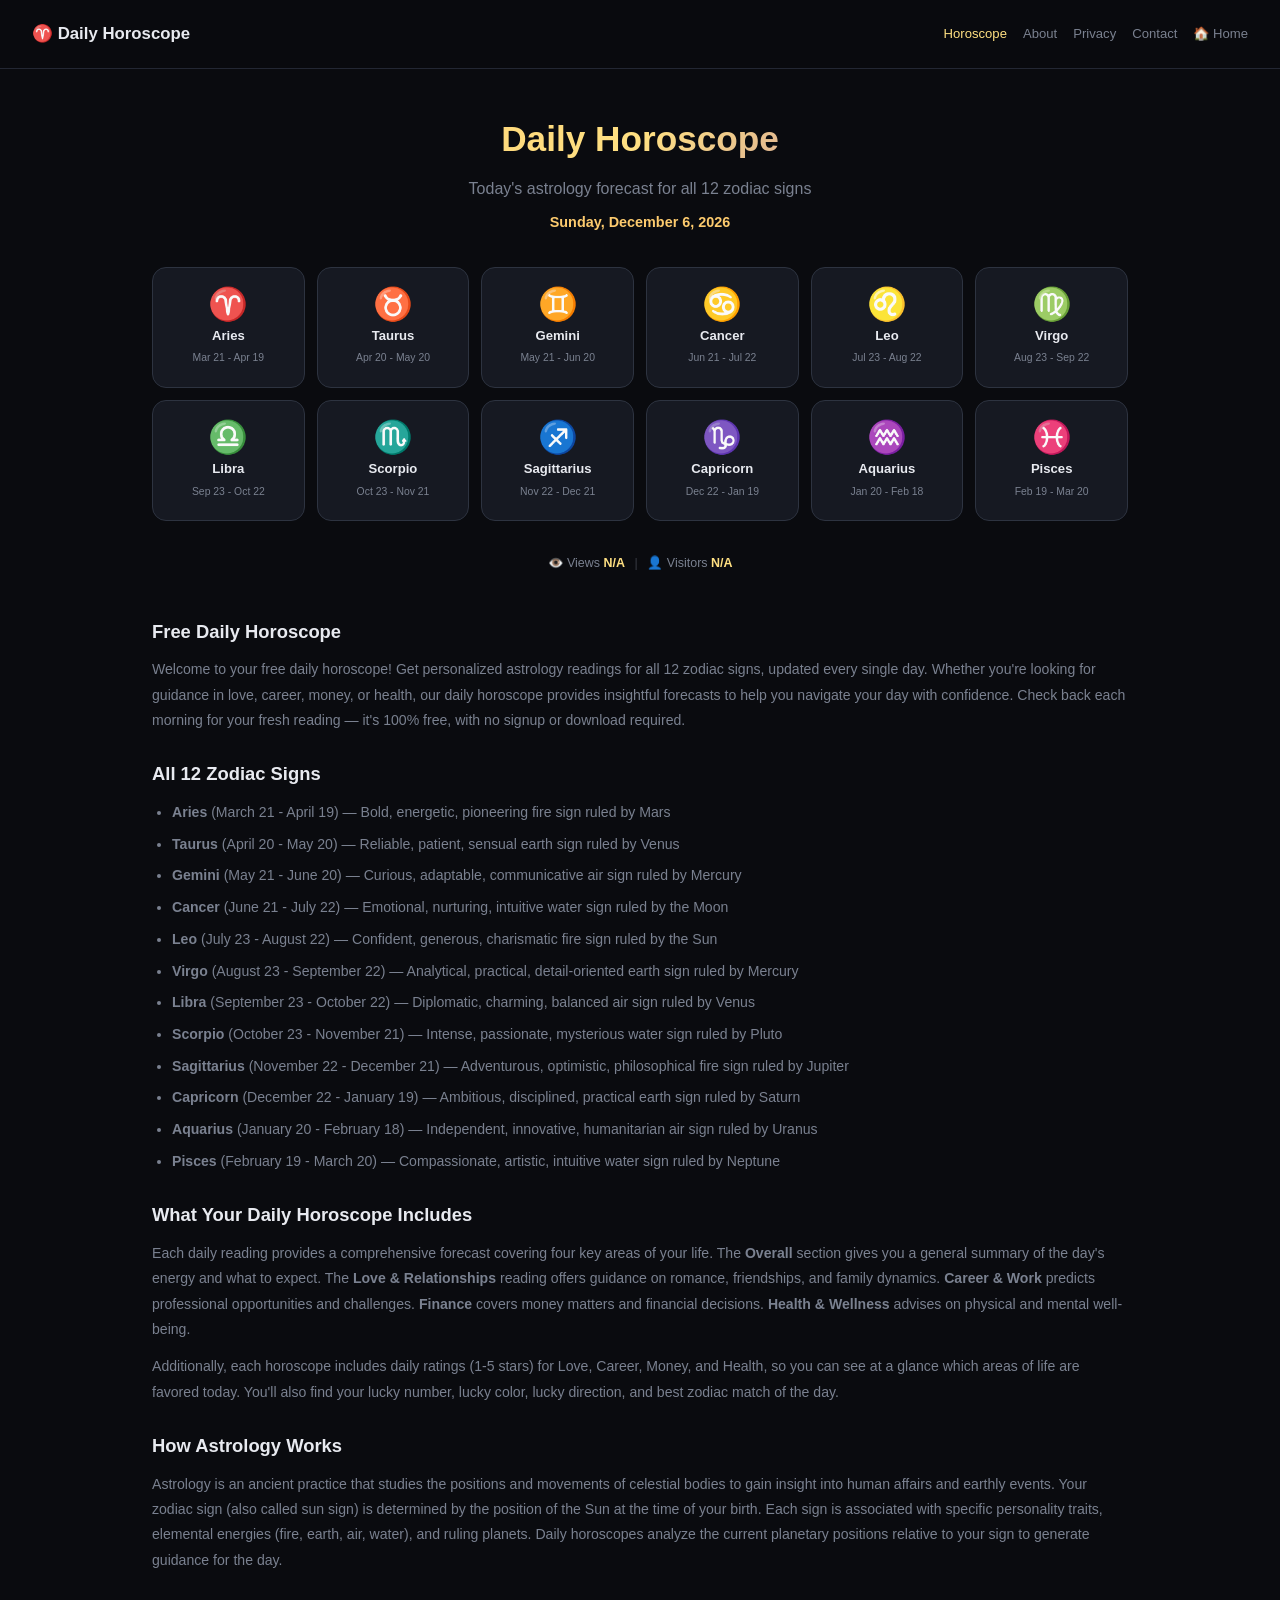
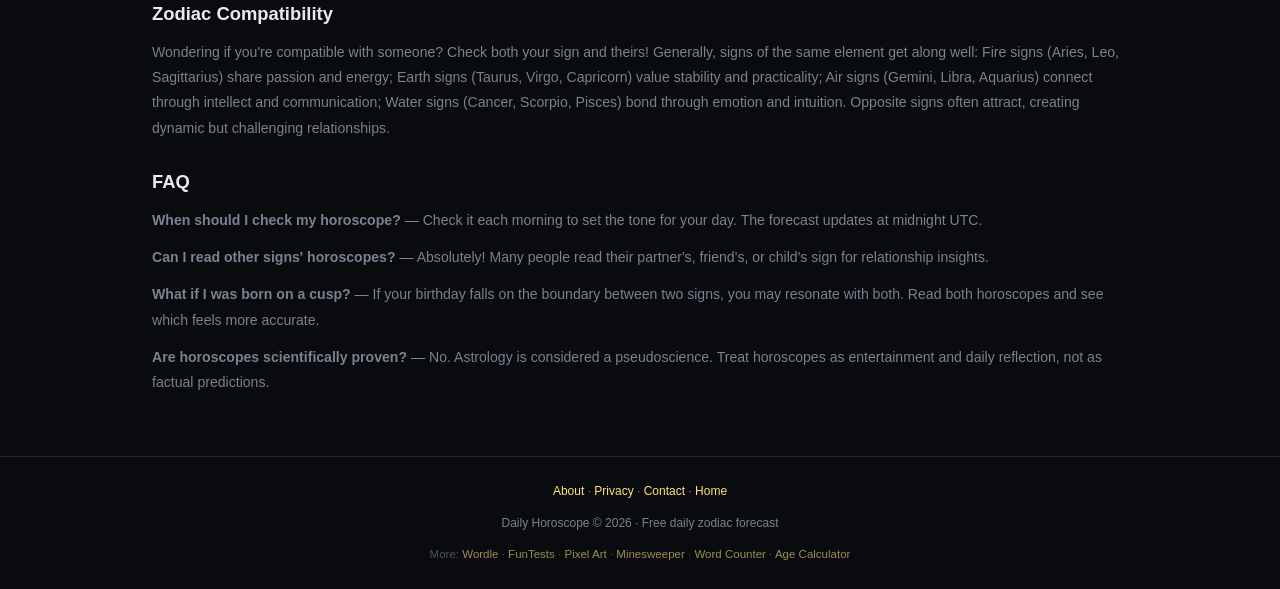
==== index.html @ fedc40bf "Simplify ad code to standard AdSense, remove collapse hacks" ====
<!DOCTYPE html>
<html lang="en">
<head>
    <meta charset="UTF-8">
    <link rel="preconnect" href="https://pagead2.googlesyndication.com">
    <link rel="dns-prefetch" href="https://pagead2.googlesyndication.com">
    <link rel="preconnect" href="https://api.counterapi.dev">
    <link rel="dns-prefetch" href="https://api.counterapi.dev">
    <meta name="viewport" content="width=device-width, initial-scale=1.0">
    <meta name="theme-color" content="#0a0b0f">
    <meta name="description" content="Free daily horoscope — read today's astrology forecast for all 12 zodiac signs. Love, career, health, lucky numbers, and daily ratings. Updated every day, no signup.">
    <meta name="keywords" content="daily horoscope, today horoscope, zodiac signs, astrology, horoscope reading, love horoscope, career horoscope, lucky numbers, aries horoscope, taurus horoscope, gemini horoscope, cancer horoscope, leo horoscope, virgo horoscope, libra horoscope, scorpio horoscope, sagittarius horoscope, capricorn horoscope, aquarius horoscope, pisces horoscope">
    <meta name="robots" content="index, follow">
    <link rel="canonical" href="https://jimmywithfiona.com/daily-horoscope/">
    <link rel="icon" type="image/svg+xml" href="favicon.svg">
    <link rel="apple-touch-icon" href="apple-touch-icon.png">
    <script async src="https://pagead2.googlesyndication.com/pagead/js/adsbygoogle.js?client=ca-pub-1840337371416691" crossorigin="anonymous"></script>
    <meta property="og:type" content="website">
    <meta property="og:site_name" content="Daily Horoscope">
    <meta property="og:title" content="Daily Horoscope — Today's Zodiac Forecast for All 12 Signs">
    <meta property="og:description" content="Read today's horoscope for all 12 zodiac signs. Love, career, health, lucky numbers, and daily ratings. Free, updated daily.">
    <meta property="og:url" content="https://jimmywithfiona.com/daily-horoscope/">
    <meta property="og:image" content="https://jimmywithfiona.com/daily-horoscope/og.png">
    <meta property="og:locale" content="en_US">
    <meta name="twitter:card" content="summary_large_image">
    <meta name="twitter:title" content="Daily Horoscope — Today's Zodiac Forecast">
    <meta name="twitter:description" content="Read today's horoscope for all 12 zodiac signs. Free, updated daily.">
    <meta name="twitter:image" content="https://jimmywithfiona.com/daily-horoscope/og.png">
    <title>Daily Horoscope — Today's Zodiac Forecast for All 12 Signs | Free</title>
    <link rel="stylesheet" href="css/style.css">
    <script type="application/ld+json">
    {"@context":"https://schema.org","@type":"WebApplication","name":"Daily Horoscope","url":"https://jimmywithfiona.com/daily-horoscope/","description":"Free daily horoscope for all 12 zodiac signs. Read today's astrology forecast including love, career, health, lucky numbers, and daily ratings.","applicationCategory":"LifestyleApplication","operatingSystem":"Any (Web Browser)","offers":{"@type":"Offer","price":"0","priceCurrency":"USD"}}
    </script>
    <script type="application/ld+json">
    {"@context":"https://schema.org","@type":"FAQPage","mainEntity":[
        {"@type":"Question","name":"How accurate are daily horoscopes?","acceptedAnswer":{"@type":"Answer","text":"Daily horoscopes provide general astrological guidance based on your sun sign. While many people find them insightful and entertaining, they are not scientifically proven predictions. Use them as daily inspiration and reflection rather than absolute truth."}},
        {"@type":"Question","name":"When is the daily horoscope updated?","acceptedAnswer":{"@type":"Answer","text":"The daily horoscope updates every day at midnight UTC. Come back each morning for your fresh forecast covering love, career, health, and lucky numbers."}},
        {"@type":"Question","name":"Which zodiac sign should I read?","acceptedAnswer":{"@type":"Answer","text":"Read your sun sign (based on your birth date). You can also read your rising sign (ascendant) and moon sign for additional perspectives. Many people check both their sign and their partner's sign for compatibility insights."}},
        {"@type":"Question","name":"Is this daily horoscope free?","acceptedAnswer":{"@type":"Answer","text":"Yes, completely free. No signup, no download. Bookmark this page and check your horoscope every day."}}
    ]}
    </script>
    <script type="application/ld+json">
    {"@context":"https://schema.org","@type":"BreadcrumbList","itemListElement":[{"@type":"ListItem","position":1,"name":"Home","item":"https://jimmywithfiona.com/"},{"@type":"ListItem","position":2,"name":"Daily Horoscope","item":"https://jimmywithfiona.com/daily-horoscope/"}]}
    </script>
</head>
<body>
<nav class="navbar">
    <a class="brand" href="/daily-horoscope/">♈ Daily Horoscope</a>
    <div class="nav-links">
        <a href="/daily-horoscope/" class="active">Horoscope</a>
        <a href="about.html">About</a>
        <a href="privacy.html">Privacy</a>
        <a href="contact.html">Contact</a>
        <a href="/">🏠 Home</a>
    </div>
</nav>
<main>
<!-- AdSense Ad Unit -->
<ins class="adsbygoogle"
     style="display:block"
     data-ad-client="ca-pub-1840337371416691"
     data-ad-slot="5549785669"
     data-ad-format="auto"
     data-full-width-responsive="true"></ins>
<script>
     (adsbygoogle = window.adsbygoogle || []).push({});
</script>


    <h1>Daily Horoscope</h1>
    <p class="subtitle">Today's astrology forecast for all 12 zodiac signs</p>
    <div class="date-display" id="dateDisplay"></div>

    <div class="zodiac-grid" id="zodiacGrid"></div>

    <div class="reading" id="reading">
        <div class="reading-header">
            <div class="reading-symbol" id="rSymbol"></div>
            <div>
                <div class="reading-title" id="rTitle"></div>
                <div class="reading-dates" id="rDates"></div>
            </div>
            <div class="reading-date">
                <div class="label">Forecast for</div>
                <div class="val" id="rDate"></div>
            </div>
        </div>

        <div class="ratings">
            <div class="rating-card"><div class="label">❤️ Love</div><div class="stars" id="rLove"></div><div class="score" id="rLoveScore"></div></div>
            <div class="rating-card"><div class="label">💼 Career</div><div class="stars" id="rCareer"></div><div class="score" id="rCareerScore"></div></div>
            <div class="rating-card"><div class="label">💰 Money</div><div class="stars" id="rMoney"></div><div class="score" id="rMoneyScore"></div></div>
            <div class="rating-card"><div class="label">🏃 Health</div><div class="stars" id="rHealth"></div><div class="score" id="rHealthScore"></div></div>
        </div>

        <div class="reading-section">
            <div class="section-title">✨ Overall</div>
            <p id="rOverall"></p>
        </div>
        <div class="reading-section">
            <div class="section-title">❤️ Love & Relationships</div>
            <p id="rLoveText"></p>
        </div>
        <div class="reading-section">
            <div class="section-title">💼 Career & Work</div>
            <p id="rCareerText"></p>
        </div>
        <div class="reading-section">
            <div class="section-title">💰 Finance</div>
            <p id="rMoneyText"></p>
        </div>
        <div class="reading-section">
            <div class="section-title">🏃 Health & Wellness</div>
            <p id="rHealthText"></p>
        </div>

        <div class="lucky-grid">
            <div class="lucky-item"><div class="label">🍀 Lucky Number</div><div class="value" id="rNumber"></div></div>
            <div class="lucky-item"><div class="label">🎨 Lucky Color</div><div class="value" id="rColor"></div></div>
            <div class="lucky-item"><div class="label">🧭 Lucky Direction</div><div class="value" id="rDirection"></div></div>
            <div class="lucky-item"><div class="label">🤝 Best Match</div><div class="value" id="rMatch"></div></div>
        </div>

        <div class="share-row">
            <button class="share-btn" onclick="shareReading()">📤 Share Horoscope</button>
            <button class="share-btn" onclick="copyReading()">📋 Copy Text</button>
        </div>
    </div>

    <div class="stats-footer">👁️ Views <strong id="pv">-</strong><span class="stat-divider">|</span>👤 Visitors <strong id="uv">-</strong></div>

    <div class="seo-section">
        <h2>Free Daily Horoscope</h2>
        <p>Welcome to your free daily horoscope! Get personalized astrology readings for all 12 zodiac signs, updated every single day. Whether you're looking for guidance in love, career, money, or health, our daily horoscope provides insightful forecasts to help you navigate your day with confidence. Check back each morning for your fresh reading — it's 100% free, with no signup or download required.</p>
        <h2>All 12 Zodiac Signs</h2>
        <ul>
            <li><strong>Aries</strong> (March 21 - April 19) — Bold, energetic, pioneering fire sign ruled by Mars</li>
            <li><strong>Taurus</strong> (April 20 - May 20) — Reliable, patient, sensual earth sign ruled by Venus</li>
            <li><strong>Gemini</strong> (May 21 - June 20) — Curious, adaptable, communicative air sign ruled by Mercury</li>
            <li><strong>Cancer</strong> (June 21 - July 22) — Emotional, nurturing, intuitive water sign ruled by the Moon</li>
            <li><strong>Leo</strong> (July 23 - August 22) — Confident, generous, charismatic fire sign ruled by the Sun</li>
            <li><strong>Virgo</strong> (August 23 - September 22) — Analytical, practical, detail-oriented earth sign ruled by Mercury</li>
            <li><strong>Libra</strong> (September 23 - October 22) — Diplomatic, charming, balanced air sign ruled by Venus</li>
            <li><strong>Scorpio</strong> (October 23 - November 21) — Intense, passionate, mysterious water sign ruled by Pluto</li>
            <li><strong>Sagittarius</strong> (November 22 - December 21) — Adventurous, optimistic, philosophical fire sign ruled by Jupiter</li>
            <li><strong>Capricorn</strong> (December 22 - January 19) — Ambitious, disciplined, practical earth sign ruled by Saturn</li>
            <li><strong>Aquarius</strong> (January 20 - February 18) — Independent, innovative, humanitarian air sign ruled by Uranus</li>
            <li><strong>Pisces</strong> (February 19 - March 20) — Compassionate, artistic, intuitive water sign ruled by Neptune</li>
        </ul>
        <h2>What Your Daily Horoscope Includes</h2>
        <p>Each daily reading provides a comprehensive forecast covering four key areas of your life. The <strong>Overall</strong> section gives you a general summary of the day's energy and what to expect. The <strong>Love & Relationships</strong> reading offers guidance on romance, friendships, and family dynamics. <strong>Career & Work</strong> predicts professional opportunities and challenges. <strong>Finance</strong> covers money matters and financial decisions. <strong>Health & Wellness</strong> advises on physical and mental well-being.</p>
        <p>Additionally, each horoscope includes daily ratings (1-5 stars) for Love, Career, Money, and Health, so you can see at a glance which areas of life are favored today. You'll also find your lucky number, lucky color, lucky direction, and best zodiac match of the day.</p>
        <h2>How Astrology Works</h2>
        <p>Astrology is an ancient practice that studies the positions and movements of celestial bodies to gain insight into human affairs and earthly events. Your zodiac sign (also called sun sign) is determined by the position of the Sun at the time of your birth. Each sign is associated with specific personality traits, elemental energies (fire, earth, air, water), and ruling planets. Daily horoscopes analyze the current planetary positions relative to your sign to generate guidance for the day.</p>
        <h2>Zodiac Compatibility</h2>
        <p>Wondering if you're compatible with someone? Check both your sign and theirs! Generally, signs of the same element get along well: Fire signs (Aries, Leo, Sagittarius) share passion and energy; Earth signs (Taurus, Virgo, Capricorn) value stability and practicality; Air signs (Gemini, Libra, Aquarius) connect through intellect and communication; Water signs (Cancer, Scorpio, Pisces) bond through emotion and intuition. Opposite signs often attract, creating dynamic but challenging relationships.</p>
        <h2>FAQ</h2>
        <p><strong>When should I check my horoscope?</strong> — Check it each morning to set the tone for your day. The forecast updates at midnight UTC.</p>
        <p><strong>Can I read other signs' horoscopes?</strong> — Absolutely! Many people read their partner's, friend's, or child's sign for relationship insights.</p>
        <p><strong>What if I was born on a cusp?</strong> — If your birthday falls on the boundary between two signs, you may resonate with both. Read both horoscopes and see which feels more accurate.</p>
        <p><strong>Are horoscopes scientifically proven?</strong> — No. Astrology is considered a pseudoscience. Treat horoscopes as entertainment and daily reflection, not as factual predictions.</p>
    </div>
</main>
<footer>
    <p><a href="about.html">About</a> · <a href="privacy.html">Privacy</a> · <a href="contact.html">Contact</a> · <a href="/">Home</a></p>
    <p style="margin-top:0.4rem;">Daily Horoscope © 2026 · Free daily zodiac forecast</p>
    <div style="margin-top:0.6rem;font-size:0.72rem;opacity:0.6;">More: <a href="/wordle/">Wordle</a> · <a href="/fun-tests/">FunTests</a> · <a href="/pixel-art/">Pixel Art</a> · <a href="/minesweeper/">Minesweeper</a> · <a href="/word-counter/">Word Counter</a> · <a href="/age-calculator/">Age Calculator</a></div>
</footer>
<script src="js/counter.js" defer></script>
<script>
const ZODIAC = [
    {id:"aries",name:"Aries",symbol:"♈",dates:"Mar 21 - Apr 19",element:"Fire",ruler:"Mars",compat:["leo","sagittarius","gemini","aquarius"]},
    {id:"taurus",name:"Taurus",symbol:"♉",dates:"Apr 20 - May 20",element:"Earth",ruler:"Venus",compat:["virgo","capricorn","cancer","pisces"]},
    {id:"gemini",name:"Gemini",symbol:"♊",dates:"May 21 - Jun 20",element:"Air",ruler:"Mercury",compat:["libra","aquarius","aries","leo"]},
    {id:"cancer",name:"Cancer",symbol:"♋",dates:"Jun 21 - Jul 22",element:"Water",ruler:"Moon",compat:["scorpio","pisces","taurus","virgo"]},
    {id:"leo",name:"Leo",symbol:"♌",dates:"Jul 23 - Aug 22",element:"Fire",ruler:"Sun",compat:["aries","sagittarius","gemini","libra"]},
    {id:"virgo",name:"Virgo",symbol:"♍",dates:"Aug 23 - Sep 22",element:"Earth",ruler:"Mercury",compat:["taurus","capricorn","cancer","scorpio"]},
    {id:"libra",name:"Libra",symbol:"♎",dates:"Sep 23 - Oct 22",element:"Air",ruler:"Venus",compat:["gemini","aquarius","leo","sagittarius"]},
    {id:"scorpio",name:"Scorpio",symbol:"♏",dates:"Oct 23 - Nov 21",element:"Water",ruler:"Pluto",compat:["cancer","pisces","virgo","capricorn"]},
    {id:"sagittarius",name:"Sagittarius",symbol:"♐",dates:"Nov 22 - Dec 21",element:"Fire",ruler:"Jupiter",compat:["aries","leo","libra","aquarius"]},
    {id:"capricorn",name:"Capricorn",symbol:"♑",dates:"Dec 22 - Jan 19",element:"Earth",ruler:"Saturn",compat:["taurus","virgo","scorpio","pisces"]},
    {id:"aquarius",name:"Aquarius",symbol:"♒",dates:"Jan 20 - Feb 18",element:"Air",ruler:"Uranus",compat:["gemini","libra","aries","sagittarius"]},
    {id:"pisces",name:"Pisces",symbol:"♓",dates:"Feb 19 - Mar 20",element:"Water",ruler:"Neptune",compat:["cancer","scorpio","taurus","capricorn"]},
];

const COLORS = ["Red","Orange","Yellow","Green","Blue","Purple","Pink","Gold","Silver","White","Black","Cyan"];
const DIRECTIONS = ["North","South","East","West","Northeast","Northwest","Southeast","Southwest"];

const OVERALL_TEMPLATES = [
    "Today brings a fresh wave of energy that encourages you to step out of your comfort zone. Trust your instincts and embrace new opportunities that come your way. The stars favor bold actions and creative thinking.",
    "The planetary alignment suggests a day of reflection and inner growth. Take time to pause and reassess your goals. Small, deliberate steps will lead to significant progress. Listen to your intuition.",
    "An exciting day awaits with unexpected twists and turns. Stay flexible and adapt to changing circumstances. Your natural strengths will shine through when you remain authentic and true to yourself.",
    "Today's cosmic energy supports communication and connection. Reach out to someone you haven't spoken to in a while. Meaningful conversations could open doors you didn't know existed.",
    "The stars remind you to find balance between work and rest. Don't push yourself too hard today. Taking a break is not a sign of weakness but a strategy for long-term success.",
    "A day of potential and promise lies ahead. Your determination and focus will be rewarded. Trust in your abilities and don't be afraid to take the lead on an important project.",
    "Today's energy encourages you to let go of what no longer serves you. Release old patterns and make space for new experiences. Transformation is in the air — embrace it with an open heart.",
    "The universe conspires to bring you good fortune today. Pay attention to synchronicities and seemingly random encounters. Something wonderful may be closer than you think.",
];

const LOVE_TEMPLATES = [
    "In matters of the heart, today calls for honesty and vulnerability. If you're in a relationship, share your true feelings with your partner. Single? An intriguing conversation could spark a new connection.",
    "Love is in the air, but it requires patience. Don't rush things — let relationships unfold naturally. If there's tension, a heartfelt apology or gesture of kindness can work wonders today.",
    "Your charm is magnetic today. Use it wisely. Whether attached or single, focus on building genuine connections rather than surface-level attractions. Depth matters more than excitement right now.",
    "Communication is your superpower in love today. Express your needs clearly and listen to your partner with an open mind. A small romantic gesture will be deeply appreciated.",
    "If love has felt complicated lately, today brings clarity. Trust your heart's wisdom. Sometimes the right choice isn't the easiest one, but it's the one that brings lasting happiness.",
    "Romance takes an unexpected turn today. Embrace the surprise — it could lead somewhere beautiful. Couples may discover a new shared interest. Singles should keep an open mind.",
];

const CAREER_TEMPLATES = [
    "Professionally, today is about teamwork and collaboration. Don't hesitate to ask for help or delegate tasks. Your colleagues have valuable insights that can elevate your work to the next level.",
    "A creative idea could revolutionize your approach to work. Don't be afraid to think outside the box and propose innovative solutions. Leadership opportunities may present themselves.",
    "Focus and discipline are your allies today. Tackle the most challenging task first — you'll find you have the energy and clarity to accomplish more than expected. Recognition is coming.",
    "Networking pays off today. Attend that meeting, join that call, reach out to that contact. A casual professional conversation could lead to a significant opportunity down the road.",
    "If you've been considering a career change or new project, today's stars support bold moves. Do your research, trust your skills, and take that first step. The universe rewards courage.",
    "Pay attention to details today. A small oversight could have bigger consequences than expected. Double-check your work and communicate clearly with stakeholders to avoid misunderstandings.",
];

const MONEY_TEMPLATES = [
    "Financially, today favors careful planning over impulsive spending. Review your budget and look for areas where you can save. A small adjustment now will pay dividends later.",
    "An unexpected financial opportunity may appear today. Evaluate it carefully before committing. Trust your gut — if something seems too good to be true, it probably is.",
    "Good money management is today's theme. Consider setting aside a portion of your income for savings or investment. Long-term financial security starts with small, consistent habits.",
    "Today is a favorable day for financial negotiations. Whether asking for a raise or discussing terms, your arguments are well-supported. Be confident and know your worth.",
    "Avoid unnecessary expenses today. Instead of impulse buying, invest in something that brings lasting value. Quality over quantity applies to financial decisions too.",
    "Financial clarity comes today. If you've been confused about a money matter, the answer will reveal itself. Trust the process and make decisions based on facts, not emotions.",
];

const HEALTH_TEMPLATES = [
    "Your physical energy is strong today, but don't overexert yourself. Balance activity with adequate rest. A short walk or gentle stretching can do wonders for both body and mind.",
    "Mental wellness takes priority today. Practice mindfulness or meditation to calm a busy mind. Disconnect from screens for a while and reconnect with nature or loved ones.",
    "Listen to your body today. If you're tired, rest. If you're energetic, channel it into exercise. Hydration and nutritious food will amplify your natural vitality.",
    "Today's stars highlight the mind-body connection. Emotional stress may manifest physically. Address the root cause rather than just the symptoms. Deep breathing helps.",
    "A great day to start a new health habit. Whether it's drinking more water, eating cleaner, or exercising regularly, the cosmic energy supports positive lifestyle changes.",
    "Pace yourself today. You may feel pressure to do everything at once, but moderation is key. Prioritize sleep tonight — your body needs quality rest to recharge.",
];

function dayOfYear() {
    const now = new Date();
    const start = new Date(now.getFullYear(), 0, 0);
    return Math.floor((now - start) / 86400000);
}

function seededRandom(seed) {
    const x = Math.sin(seed) * 10000;
    return x - Math.floor(x);
}

function pick(arr, seed) {
    return arr[Math.floor(seededRandom(seed) * arr.length)];
}

function getRating(seed) {
    return Math.floor(seededRandom(seed) * 3) + 3; // 3-5 stars
}

function renderStars(n) {
    return "★".repeat(n) + "☆".repeat(5 - n);
}

function getLuckyNumber(seed) {
    return Math.floor(seededRandom(seed) * 99) + 1;
}

let activeSign = null;

function renderZodiacGrid() {
    const grid = document.getElementById("zodiacGrid");
    grid.innerHTML = "";
    ZODIAC.forEach(z => {
        const card = document.createElement("div");
        card.className = "zodiac-card";
        card.dataset.id = z.id;
        card.innerHTML = '<div class="zodiac-symbol">' + z.symbol + '</div><div class="zodiac-name">' + z.name + '</div><div class="zodiac-dates">' + z.dates + '</div>';
        card.onclick = () => showReading(z);
        grid.appendChild(card);
    });
}

function showReading(z) {
    activeSign = z;
    document.querySelectorAll(".zodiac-card").forEach(c => c.classList.remove("active"));
    document.querySelector('[data-id="' + z.id + '"]').classList.add("active");

    const doy = dayOfYear();
    const baseSeed = doy * 100 + ZODIAC.indexOf(z) * 7 + 13;

    const loveR = getRating(baseSeed + 1);
    const careerR = getRating(baseSeed + 2);
    const moneyR = getRating(baseSeed + 3);
    const healthR = getRating(baseSeed + 4);

    document.getElementById("rSymbol").textContent = z.symbol;
    document.getElementById("rTitle").textContent = z.name;
    document.getElementById("rDates").textContent = z.dates + " · " + z.element + " · Ruled by " + z.ruler;

    const today = new Date();
    document.getElementById("rDate").textContent = today.toLocaleDateString("en-US", { month: "long", day: "numeric", year: "numeric" });

    document.getElementById("rLove").innerHTML = '<span class="on">' + "★".repeat(loveR) + '</span><span class="off">' + "☆".repeat(5-loveR) + '</span>';
    document.getElementById("rCareer").innerHTML = '<span class="on">' + "★".repeat(careerR) + '</span><span class="off">' + "☆".repeat(5-careerR) + '</span>';
    document.getElementById("rMoney").innerHTML = '<span class="on">' + "★".repeat(moneyR) + '</span><span class="off">' + "☆".repeat(5-moneyR) + '</span>';
    document.getElementById("rHealth").innerHTML = '<span class="on">' + "★".repeat(healthR) + '</span><span class="off">' + "☆".repeat(5-healthR) + '</span>';
    document.getElementById("rLoveScore").textContent = loveR + "/5";
    document.getElementById("rCareerScore").textContent = careerR + "/5";
    document.getElementById("rMoneyScore").textContent = moneyR + "/5";
    document.getElementById("rHealthScore").textContent = healthR + "/5";

    document.getElementById("rOverall").textContent = pick(OVERALL_TEMPLATES, baseSeed);
    document.getElementById("rLoveText").textContent = pick(LOVE_TEMPLATES, baseSeed + 10);
    document.getElementById("rCareerText").textContent = pick(CAREER_TEMPLATES, baseSeed + 20);
    document.getElementById("rMoneyText").textContent = pick(MONEY_TEMPLATES, baseSeed + 30);
    document.getElementById("rHealthText").textContent = pick(HEALTH_TEMPLATES, baseSeed + 40);

    document.getElementById("rNumber").textContent = getLuckyNumber(baseSeed + 50);
    document.getElementById("rColor").textContent = pick(COLORS, baseSeed + 60);
    document.getElementById("rDirection").textContent = pick(DIRECTIONS, baseSeed + 70);
    const matchIdx = Math.floor(seededRandom(baseSeed + 80) * z.compat.length);
    document.getElementById("rMatch").textContent = ZODIAC.find(x => x.id === z.compat[matchIdx]).symbol + " " + ZODIAC.find(x => x.id === z.compat[matchIdx]).name;

    const reading = document.getElementById("reading");
    reading.classList.add("show");
    reading.scrollIntoView({ behavior: "smooth", block: "start" });
}

function shareReading() {
    if (!activeSign) return;
    const text = "♈ " + activeSign.name + " Daily Horoscope — " + document.getElementById("rDate").textContent + "\n\n" +
        "Overall: " + document.getElementById("rOverall").textContent + "\n\n" +
        "Love: " + document.getElementById("rLoveScore").textContent + " | Career: " + document.getElementById("rCareerScore").textContent +
        " | Money: " + document.getElementById("rMoneyScore").textContent + " | Health: " + document.getElementById("rHealthScore").textContent;
    const url = location.href;
    if (navigator.share) {
        navigator.share({ title: activeSign.name + " Daily Horoscope", text: text, url: url }).catch(() => copyText(text + "\n" + url));
    } else {
        copyText(text + "\n" + url);
    }
}

function copyReading() {
    if (!activeSign) return;
    const text = activeSign.name + " Horoscope (" + document.getElementById("rDate").textContent + ")\n" +
        "Love: " + document.getElementById("rLoveScore").textContent + " | Career: " + document.getElementById("rCareerScore").textContent +
        " | Money: " + document.getElementById("rMoneyScore").textContent + " | Health: " + document.getElementById("rHealthScore").textContent + "\n\n" +
        "Overall: " + document.getElementById("rOverall").textContent + "\n\n" +
        "Love: " + document.getElementById("rLoveText").textContent + "\n\n" +
        "Career: " + document.getElementById("rCareerText").textContent + "\n\n" +
        "Lucky Number: " + document.getElementById("rNumber").textContent + " | Color: " + document.getElementById("rColor").textContent;
    copyText(text);
}

function copyText(text) {
    navigator.clipboard.writeText(text).then(() => {
        const btn = event.target;
        const orig = btn.textContent;
        btn.textContent = "✅ Copied!";
        setTimeout(() => { btn.textContent = orig; }, 1500);
    }).catch(() => {});
}

// Display date
const today = new Date();
document.getElementById("dateDisplay").textContent = today.toLocaleDateString("en-US", { weekday: "long", month: "long", day: "numeric", year: "numeric" });

renderZodiacGrid();

// Auto-show first sign or detect from birthday
const saved = localStorage.getItem("horoscope_sign");
if (saved) {
    const z = ZODIAC.find(x => x.id === saved);
    if (z) showReading(z);
}
</script>
</body>
</html>
---- css/style.css ----
*{margin:0;padding:0;box-sizing:border-box}
:root{--bg:#0a0b0f;--bg2:#11131a;--card:#161922;--card2:#1a1e28;--border:#232733;--border2:#2d3340;--text:#e8eaf0;--dim:#7a8190;--accent:#fdcb6e;--hover:#ffe082;--green:#2ecc71;--red:#ff3b3b;--gold:#fdcb6e;--purple:#9b59b6;--r:16px}
body{font-family:-apple-system,BlinkMacSystemFont,"Segoe UI",Roboto,sans-serif;background:var(--bg);color:var(--text);min-height:100vh;line-height:1.7;overflow-x:hidden}
.navbar{display:flex;justify-content:space-between;align-items:center;padding:.75rem 2rem;border-bottom:1px solid var(--border);position:sticky;top:0;background:rgba(10,11,15,.92);backdrop-filter:blur(12px);z-index:50}
.navbar .brand{font-weight:800;color:var(--text);text-decoration:none;font-size:1.05rem;display:flex;align-items:center;gap:.4rem}
.navbar .nav-links{display:flex;gap:1rem}
.navbar .nav-links a{color:var(--dim);text-decoration:none;font-size:.82rem;transition:color .2s;min-height:44px;display:inline-flex;align-items:center}
.navbar .nav-links a:hover,.navbar .nav-links a.active{color:var(--hover)}
main{max-width:1040px;margin:0 auto;padding:2.5rem 2rem 3rem}
h1{font-size:2.2rem;margin-bottom:.4rem;text-align:center;background:linear-gradient(135deg,#fdcb6e,#ffe082,#9b59b6);-webkit-background-clip:text;-webkit-text-fill-color:transparent;background-clip:text}
.subtitle{color:var(--dim);font-size:1rem;margin-bottom:.5rem;text-align:center}
.date-display{text-align:center;color:var(--accent);font-size:.9rem;margin-bottom:2rem;font-weight:600}
h2{font-size:1.15rem;margin:1.5rem 0 .6rem;color:var(--hover)}
p{margin-bottom:.75rem}a{color:var(--hover)}
ul{margin:0 0 1rem 1.25rem}li{margin-bottom:.4rem}

/* Zodiac grid */
.zodiac-grid{display:grid;grid-template-columns:repeat(6,1fr);gap:.75rem;margin-bottom:2rem}
.zodiac-card{background:var(--card);border:1px solid var(--border2);border-radius:14px;padding:1.25rem .75rem;text-align:center;cursor:pointer;transition:transform .15s,border-color .15s,box-shadow .15s;min-height:120px;display:flex;flex-direction:column;align-items:center;justify-content:center}
.zodiac-card:hover{transform:translateY(-3px);border-color:var(--accent);box-shadow:0 8px 24px rgba(253,203,110,.15)}
.zodiac-card.active{border-color:var(--accent);background:linear-gradient(135deg,rgba(253,203,110,.1),transparent);box-shadow:0 0 0 2px var(--accent)}
.zodiac-symbol{font-size:2rem;margin-bottom:.3rem;line-height:1}
.zodiac-name{font-size:.82rem;font-weight:700;color:var(--text)}
.zodiac-dates{font-size:.65rem;color:var(--dim);margin-top:.15rem}

/* Reading panel */
.reading{background:linear-gradient(180deg,var(--card),var(--card2));border:1px solid var(--border2);border-radius:var(--r);padding:2rem;margin-bottom:1.5rem;box-shadow:0 8px 32px rgba(0,0,0,.3);display:none}
.reading.show{display:block;animation:fade .3s}
.reading-header{display:flex;align-items:center;gap:1rem;margin-bottom:1.5rem;padding-bottom:1rem;border-bottom:1px solid var(--border2)}
.reading-symbol{font-size:3rem;line-height:1}
.reading-title{font-size:1.5rem;font-weight:800;color:var(--accent)}
.reading-dates{font-size:.8rem;color:var(--dim)}
.reading-date{margin-left:auto;text-align:right}
.reading-date .label{font-size:.7rem;color:var(--dim);text-transform:uppercase;letter-spacing:.05em}
.reading-date .val{font-size:1.1rem;font-weight:700;color:var(--text)}

/* Ratings */
.ratings{display:grid;grid-template-columns:repeat(4,1fr);gap:.75rem;margin-bottom:1.5rem}
.rating-card{background:var(--bg2);border:1px solid var(--border2);border-radius:12px;padding:.85rem .5rem;text-align:center}
.rating-card .label{font-size:.7rem;color:var(--dim);text-transform:uppercase;letter-spacing:.05em;margin-bottom:.4rem}
.rating-card .stars{font-size:1.1rem;letter-spacing:1px}
.rating-card .score{font-size:.75rem;color:var(--dim);margin-top:.2rem}
.stars .on{color:var(--gold)}.stars .off{color:var(--border2)}

/* Reading sections */
.reading-section{margin-bottom:1.25rem}
.reading-section .section-title{font-size:.78rem;color:var(--accent);text-transform:uppercase;letter-spacing:.06em;font-weight:700;margin-bottom:.4rem;display:flex;align-items:center;gap:.4rem}
.reading-section p{color:var(--text);font-size:.92rem;line-height:1.7;margin:0}

/* Lucky info */
.lucky-grid{display:grid;grid-template-columns:repeat(4,1fr);gap:.6rem;margin-top:1rem}
.lucky-item{background:var(--bg2);border:1px solid var(--border2);border-radius:10px;padding:.7rem .5rem;text-align:center}
.lucky-item .label{font-size:.65rem;color:var(--dim);text-transform:uppercase;letter-spacing:.05em}
.lucky-item .value{font-size:.95rem;font-weight:700;color:var(--accent);margin-top:.2rem}

/* Share */
.share-row{display:flex;gap:.5rem;justify-content:center;margin-top:1.5rem}
.share-btn{background:var(--bg2);border:1px solid var(--border2);border-radius:10px;padding:.6rem 1.2rem;font-size:.82rem;color:var(--dim);cursor:pointer;transition:all .15s;font-family:inherit}
.share-btn:hover{border-color:var(--accent);color:var(--text)}

.stats-footer{text-align:center;margin:1.5rem 0;font-size:.78rem;color:var(--dim)}
.stats-footer strong{color:var(--hover);font-variant-numeric:tabular-nums}
.stat-divider{margin:0 .6rem;opacity:.4}
footer{text-align:center;padding:1.5rem 2rem;color:var(--dim);font-size:.75rem;border-top:1px solid var(--border)}
footer a{color:var(--hover);text-decoration:none}
.seo-section{color:var(--dim);font-size:.88rem;margin-top:2.5rem;line-height:1.8}
.seo-section h2{color:var(--text)}

@keyframes fade{0%{opacity:0;transform:translateY(8px)}100%{opacity:1;transform:translateY(0)}}

@media(max-width:760px){
  main{padding:2rem 1rem 3rem}
  h1{font-size:1.6rem}
  .navbar{padding:.75rem 1rem}
  .navbar .nav-links{gap:.6rem}
  .zodiac-grid{grid-template-columns:repeat(3,1fr)}
  .ratings{grid-template-columns:repeat(2,1fr)}
  .lucky-grid{grid-template-columns:repeat(2,1fr)}
  .reading{padding:1.5rem 1.25rem}
  .reading-header{flex-wrap:wrap}
}
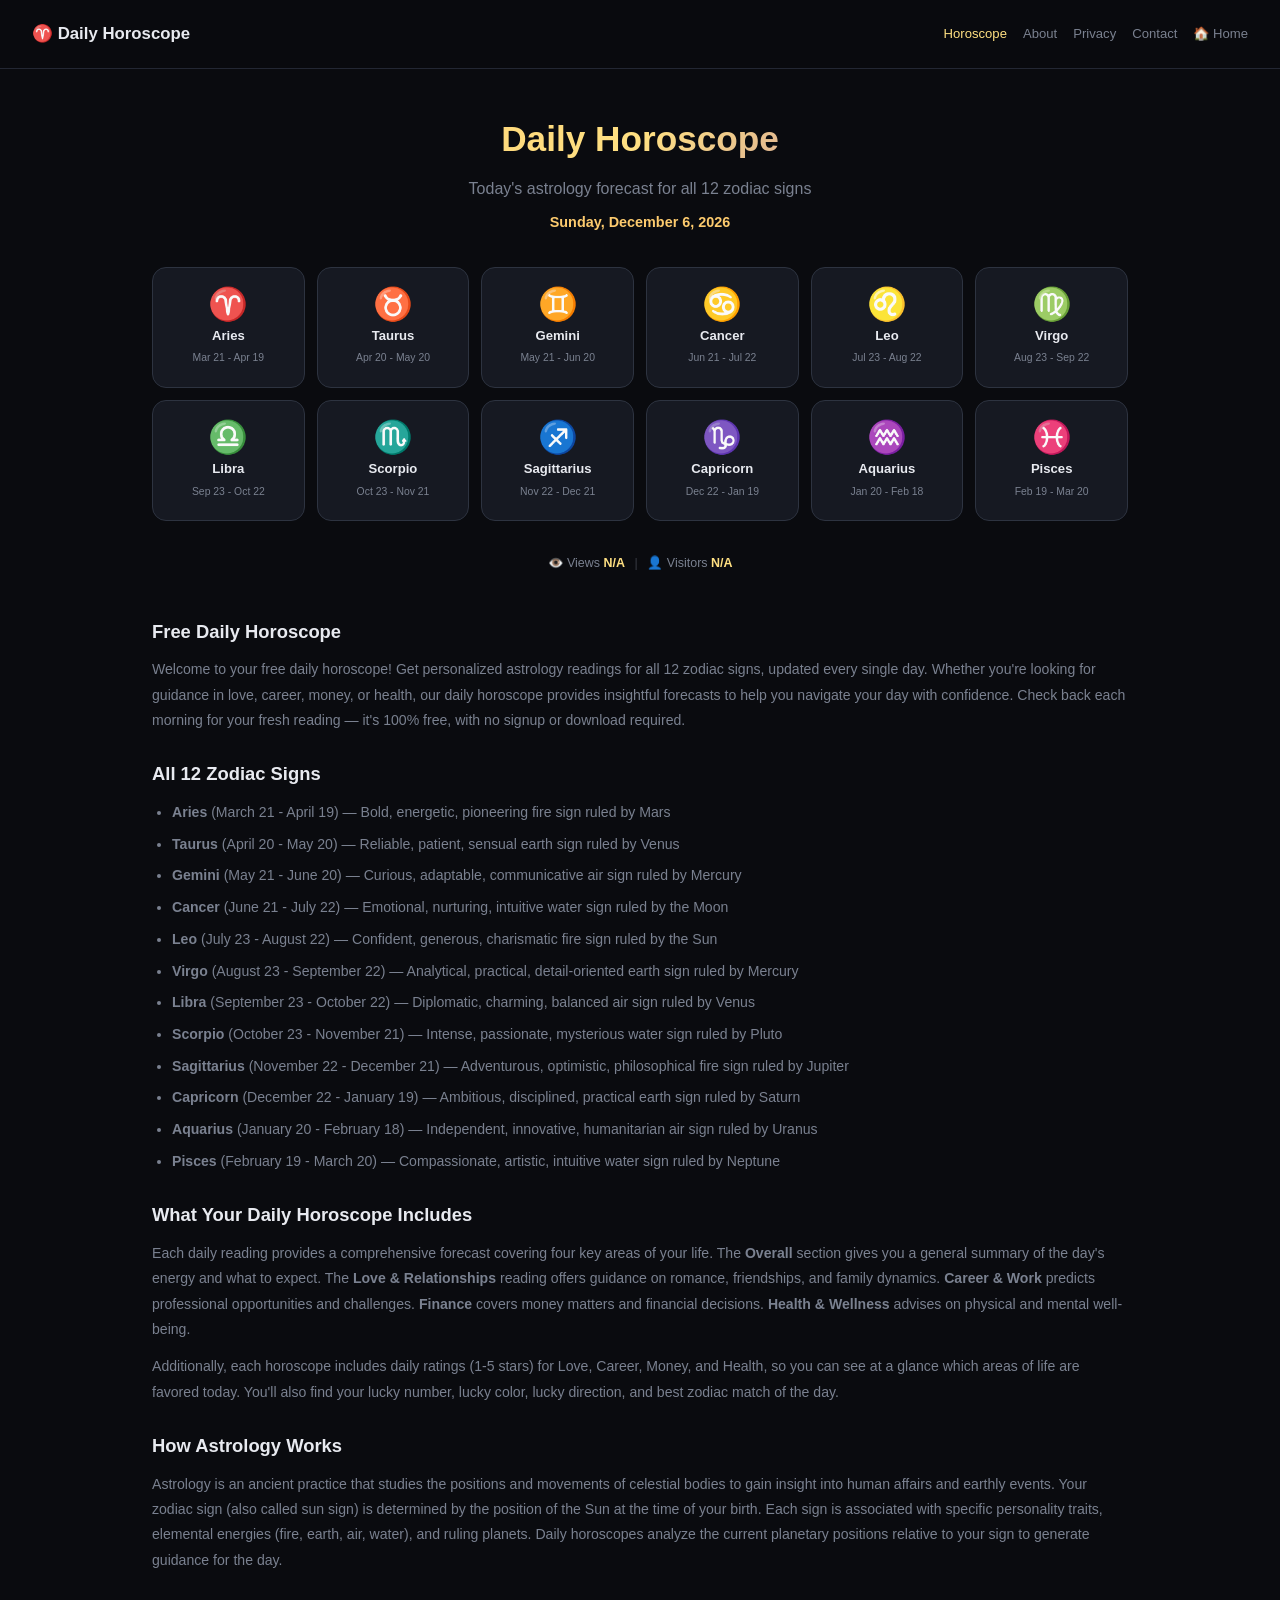
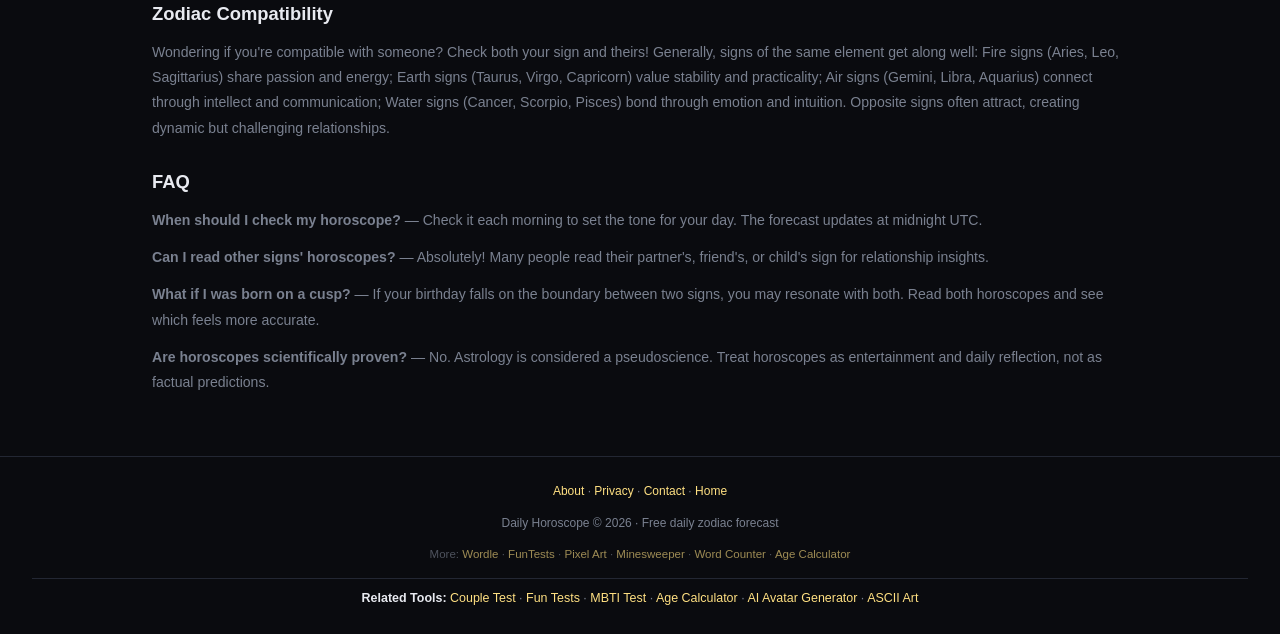
==== commit 8ec012ef: "SEO: Organization + BreadcrumbList + VideoGame schema" ====
--- a/index.html
+++ b/index.html
@@ -8,7 +8,7 @@
     <link rel="dns-prefetch" href="https://api.counterapi.dev">
     <meta name="viewport" content="width=device-width, initial-scale=1.0">
     <meta name="theme-color" content="#0a0b0f">
-    <meta name="description" content="Free daily horoscope — read today's astrology forecast for all 12 zodiac signs. Love, career, health, lucky numbers, and daily ratings. Updated every day, no signup.">
+    <meta name="description" content="Free daily horoscope for all 12 zodiac signs. Love, career, health, lucky numbers, and daily ratings. Updated daily, no signup.">
     <meta name="keywords" content="daily horoscope, today horoscope, zodiac signs, astrology, horoscope reading, love horoscope, career horoscope, lucky numbers, aries horoscope, taurus horoscope, gemini horoscope, cancer horoscope, leo horoscope, virgo horoscope, libra horoscope, scorpio horoscope, sagittarius horoscope, capricorn horoscope, aquarius horoscope, pisces horoscope">
     <meta name="robots" content="index, follow">
     <link rel="canonical" href="https://jimmywithfiona.com/daily-horoscope/">
@@ -18,15 +18,15 @@
     <meta property="og:type" content="website">
     <meta property="og:site_name" content="Daily Horoscope">
     <meta property="og:title" content="Daily Horoscope — Today's Zodiac Forecast for All 12 Signs">
-    <meta property="og:description" content="Read today's horoscope for all 12 zodiac signs. Love, career, health, lucky numbers, and daily ratings. Free, updated daily.">
+    <meta property="og:description" content="Free daily horoscope for all 12 zodiac signs. Love, career, health, lucky numbers, and daily ratings. Updated daily, no signup.">
     <meta property="og:url" content="https://jimmywithfiona.com/daily-horoscope/">
     <meta property="og:image" content="https://jimmywithfiona.com/daily-horoscope/og.png">
     <meta property="og:locale" content="en_US">
     <meta name="twitter:card" content="summary_large_image">
     <meta name="twitter:title" content="Daily Horoscope — Today's Zodiac Forecast">
-    <meta name="twitter:description" content="Read today's horoscope for all 12 zodiac signs. Free, updated daily.">
+    <meta name="twitter:description" content="Free daily horoscope for all 12 zodiac signs. Love, career, health, lucky numbers, and daily ratings. Updated daily, no signup.">
     <meta name="twitter:image" content="https://jimmywithfiona.com/daily-horoscope/og.png">
-    <title>Daily Horoscope — Today's Zodiac Forecast for All 12 Signs | Free</title>
+    <title>Daily Horoscope — Today's Zodiac Forecast Free</title>
     <link rel="stylesheet" href="css/style.css">
     <script type="application/ld+json">
     {"@context":"https://schema.org","@type":"WebApplication","name":"Daily Horoscope","url":"https://jimmywithfiona.com/daily-horoscope/","description":"Free daily horoscope for all 12 zodiac signs. Read today's astrology forecast including love, career, health, lucky numbers, and daily ratings.","applicationCategory":"LifestyleApplication","operatingSystem":"Any (Web Browser)","offers":{"@type":"Offer","price":"0","priceCurrency":"USD"}}
@@ -42,6 +42,10 @@
     <script type="application/ld+json">
     {"@context":"https://schema.org","@type":"BreadcrumbList","itemListElement":[{"@type":"ListItem","position":1,"name":"Home","item":"https://jimmywithfiona.com/"},{"@type":"ListItem","position":2,"name":"Daily Horoscope","item":"https://jimmywithfiona.com/daily-horoscope/"}]}
     </script>
+
+<script type="application/ld+json">{"@context":"https://schema.org","@type":"Organization","name":"JimmyWithFiona","url":"https://jimmywithfiona.com/","logo":"https://jimmywithfiona.com/og.png","description":"Free online tools, games, and daily content","sameAs":["https://github.com/JimmyLLLL"]}</script>
+
+<script type="application/ld+json">{"@context":"https://schema.org","@type":"BreadcrumbList","itemListElement":[{"@type":"ListItem","position":1,"name":"Home","item":"https://jimmywithfiona.com/"},{"@type":"ListItem","position":2,"name":"Tests & Quizzes","item":"https://jimmywithfiona.com/tests-quizzes/"},{"@type":"ListItem","position":3,"name":"Daily Horoscope","item":"https://jimmywithfiona.com/daily-horoscope/"}]}</script>
 </head>
 <body>
 <nav class="navbar">
@@ -55,17 +59,6 @@
     </div>
 </nav>
 <main>
-<!-- AdSense Ad Unit -->
-<ins class="adsbygoogle"
-     style="display:block"
-     data-ad-client="ca-pub-1840337371416691"
-     data-ad-slot="5549785669"
-     data-ad-format="auto"
-     data-full-width-responsive="true"></ins>
-<script>
-     (adsbygoogle = window.adsbygoogle || []).push({});
-</script>
-
 
     <h1>Daily Horoscope</h1>
     <p class="subtitle">Today's astrology forecast for all 12 zodiac signs</p>
@@ -160,11 +153,22 @@
         <p><strong>What if I was born on a cusp?</strong> — If your birthday falls on the boundary between two signs, you may resonate with both. Read both horoscopes and see which feels more accurate.</p>
         <p><strong>Are horoscopes scientifically proven?</strong> — No. Astrology is considered a pseudoscience. Treat horoscopes as entertainment and daily reflection, not as factual predictions.</p>
     </div>
+<!-- AdSense Ad Unit -->
+<ins class="adsbygoogle"
+     style="display:block"
+     data-ad-client="ca-pub-1840337371416691"
+     data-ad-slot="5549785669"
+     data-ad-format="auto"
+     data-full-width-responsive="true"></ins>
+<script>
+     (adsbygoogle = window.adsbygoogle || []).push({});
+</script>
 </main>
 <footer>
     <p><a href="about.html">About</a> · <a href="privacy.html">Privacy</a> · <a href="contact.html">Contact</a> · <a href="/">Home</a></p>
     <p style="margin-top:0.4rem;">Daily Horoscope © 2026 · Free daily zodiac forecast</p>
     <div style="margin-top:0.6rem;font-size:0.72rem;opacity:0.6;">More: <a href="/wordle/">Wordle</a> · <a href="/fun-tests/">FunTests</a> · <a href="/pixel-art/">Pixel Art</a> · <a href="/minesweeper/">Minesweeper</a> · <a href="/word-counter/">Word Counter</a> · <a href="/age-calculator/">Age Calculator</a></div>
+<div class="related-tools" style="margin-top:0.8rem;font-size:0.78rem;color:var(--text-dim,#7a8190);padding-top:0.6rem;border-top:1px solid var(--border,#232733);"><strong style="color:var(--text,#e8eaf0);">Related Tools:</strong> <a href="https://jimmywithfiona.com/couple-test/">Couple Test</a> · <a href="https://jimmywithfiona.com/fun-tests/">Fun Tests</a> · <a href="https://jimmywithfiona.com/mbti-test/">MBTI Test</a> · <a href="https://jimmywithfiona.com/age-calculator/">Age Calculator</a> · <a href="https://jimmywithfiona.com/ai-avatar-generator/">AI Avatar Generator</a> · <a href="https://jimmywithfiona.com/ascii-art/">ASCII Art</a></div>
 </footer>
 <script src="js/counter.js" defer></script>
 <script>
